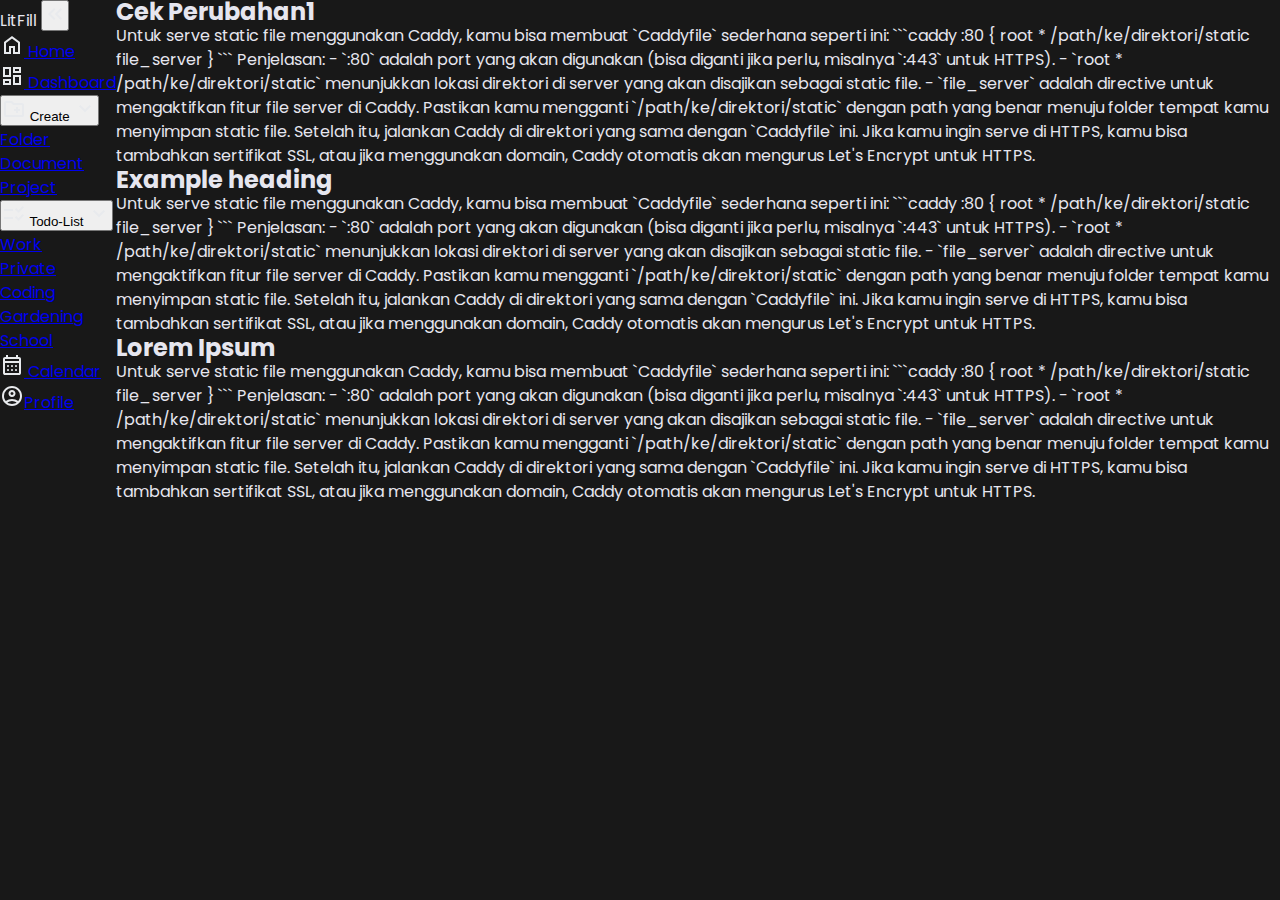
==== index.html @ 98c9b215 "feat(all): add files" ====
<!doctype html>
<html lang="id">
  <head>
    <meta charset="UTF-8" />
    <meta name="viewport" content="width=device-width, initial-scale=1" />
    <title>Home</title>
    <link href="style.css" rel="stylesheet" />
  </head>
  <body>
    <nav id="sidebar">
      <ul>
        <li>
          <span class="logo">LitFill</span>
          <button id="toggle-btn">
            <svg
              xmlns="http://www.w3.org/2000/svg"
              height="24px"
              viewBox="0 -960 960 960"
              width="24px"
              fill="#e8eaed"
            >
              <path
                d="M440-240 200-480l240-240 56 56-183 184 183 184-56 56Zm264 0L464-480l240-240 56 56-183 184 183 184-56 56Z"
              />
            </svg>
          </button>
        </li>
        <li class="active">
          <a href="index.html">
            <svg
              xmlns="http://www.w3.org/2000/svg"
              height="24px"
              viewBox="0 -960 960 960"
              width="24px"
              fill="#e8eaed"
            >
              <path
                d="M240-200h120v-240h240v240h120v-360L480-740 240-560v360Zm-80 80v-480l320-240 320 240v480H520v-240h-80v240H160Zm320-350Z"
              />
            </svg>
            <span>Home</span>
          </a>
        </li>
        <li>
          <a href="dashboard.html">
            <svg
              xmlns="http://www.w3.org/2000/svg"
              height="24px"
              viewBox="0 -960 960 960"
              width="24px"
              fill="#e8eaed"
            >
              <path
                d="M520-600v-240h320v240H520ZM120-440v-400h320v400H120Zm400 320v-400h320v400H520Zm-400 0v-240h320v240H120Zm80-400h160v-240H200v240Zm400 320h160v-240H600v240Zm0-480h160v-80H600v80ZM200-200h160v-80H200v80Zm160-320Zm240-160Zm0 240ZM360-280Z"
              />
            </svg>
            <span>Dashboard</span></a
          >
        </li>
        <li>
          <button class="dropdown-btn">
            <svg
              xmlns="http://www.w3.org/2000/svg"
              height="24px"
              viewBox="0 -960 960 960"
              width="24px"
              fill="#e8eaed"
            >
              <path
                d="M560-320h80v-80h80v-80h-80v-80h-80v80h-80v80h80v80ZM160-160q-33 0-56.5-23.5T80-240v-480q0-33 23.5-56.5T160-800h240l80 80h320q33 0 56.5 23.5T880-640v400q0 33-23.5 56.5T800-160H160Zm0-80h640v-400H447l-80-80H160v480Zm0 0v-480 480Z"
              />
            </svg>
            <span>Create</span>
            <svg
              xmlns="http://www.w3.org/2000/svg"
              height="24px"
              viewBox="0 -960 960 960"
              width="24px"
              fill="#e8eaed"
            >
              <path d="M480-344 240-584l56-56 184 184 184-184 56 56-240 240Z" />
            </svg>
          </button>
          <ul class="sub-menu">
            <li><a href="#">Folder</a></li>
            <li><a href="#">Document</a></li>
            <li><a href="#">Project</a></li>
          </ul>
        </li>
        <li>
          <button class="dropdown-btn">
            <svg
              xmlns="http://www.w3.org/2000/svg"
              height="24px"
              viewBox="0 -960 960 960"
              width="24px"
              fill="#e8eaed"
            >
              <path
                d="M655-200 513-342l56-56 85 85 170-170 56 57-225 226Zm0-320L513-662l56-56 85 85 170-170 56 57-225 226ZM80-280v-80h360v80H80Zm0-320v-80h360v80H80Z"
              />
            </svg>
            <span>Todo-List</span>
            <svg
              xmlns="http://www.w3.org/2000/svg"
              height="24px"
              viewBox="0 -960 960 960"
              width="24px"
              fill="#e8eaed"
            >
              <path d="M480-344 240-584l56-56 184 184 184-184 56 56-240 240Z" />
            </svg>
          </button>
          <ul class="sub-menu">
            <li><a href="#">Work</a></li>
            <li><a href="#">Private</a></li>
            <li><a href="#">Coding</a></li>
            <li><a href="#">Gardening</a></li>
            <li><a href="#">School</a></li>
          </ul>
        </li>
        <li>
          <a href="calendar.html">
            <svg
              xmlns="http://www.w3.org/2000/svg"
              height="24px"
              viewBox="0 -960 960 960"
              width="24px"
              fill="#e8eaed"
            >
              <path
                d="M200-80q-33 0-56.5-23.5T120-160v-560q0-33 23.5-56.5T200-800h40v-80h80v80h320v-80h80v80h40q33 0 56.5 23.5T840-720v560q0 33-23.5 56.5T760-80H200Zm0-80h560v-400H200v400Zm0-480h560v-80H200v80Zm0 0v-80 80Zm280 240q-17 0-28.5-11.5T440-440q0-17 11.5-28.5T480-480q17 0 28.5 11.5T520-440q0 17-11.5 28.5T480-400Zm-160 0q-17 0-28.5-11.5T280-440q0-17 11.5-28.5T320-480q17 0 28.5 11.5T360-440q0 17-11.5 28.5T320-400Zm320 0q-17 0-28.5-11.5T600-440q0-17 11.5-28.5T640-480q17 0 28.5 11.5T680-440q0 17-11.5 28.5T640-400ZM480-240q-17 0-28.5-11.5T440-280q0-17 11.5-28.5T480-320q17 0 28.5 11.5T520-280q0 17-11.5 28.5T480-240Zm-160 0q-17 0-28.5-11.5T280-280q0-17 11.5-28.5T320-320q17 0 28.5 11.5T360-280q0 17-11.5 28.5T320-240Zm320 0q-17 0-28.5-11.5T600-280q0-17 11.5-28.5T640-320q17 0 28.5 11.5T680-280q0 17-11.5 28.5T640-240Z"
              />
            </svg>
            <span>Calendar</span></a
          >
        </li>
        <li>
          <a href="profile.html"
            ><svg
              xmlns="http://www.w3.org/2000/svg"
              height="24px"
              viewBox="0 -960 960 960"
              width="24px"
              fill="#e8eaed"
            >
              <path
                d="M234-276q51-39 114-61.5T480-360q69 0 132 22.5T726-276q35-41 54.5-93T800-480q0-133-93.5-226.5T480-800q-133 0-226.5 93.5T160-480q0 59 19.5 111t54.5 93Zm246-164q-59 0-99.5-40.5T340-580q0-59 40.5-99.5T480-720q59 0 99.5 40.5T620-580q0 59-40.5 99.5T480-440Zm0 360q-83 0-156-31.5T197-197q-54-54-85.5-127T80-480q0-83 31.5-156T197-763q54-54 127-85.5T480-880q83 0 156 31.5T763-763q54 54 85.5 127T880-480q0 83-31.5 156T763-197q-54 54-127 85.5T480-80Zm0-80q53 0 100-15.5t86-44.5q-39-29-86-44.5T480-280q-53 0-100 15.5T294-220q39 29 86 44.5T480-160Zm0-360q26 0 43-17t17-43q0-26-17-43t-43-17q-26 0-43 17t-17 43q0 26 17 43t43 17Zm0-60Zm0 360Z"
              /></svg
            ><span>Profile</span></a
          >
        </li>
      </ul>
    </nav>
    <main>
      <div class="container">
        <h2>Cek Perubahan1</h2>
        <p>
          Untuk serve static file menggunakan Caddy, kamu bisa membuat
          `Caddyfile` sederhana seperti ini: ```caddy :80 { root *
          /path/ke/direktori/static file_server } ``` Penjelasan: - `:80` adalah
          port yang akan digunakan (bisa diganti jika perlu, misalnya `:443`
          untuk HTTPS). - `root * /path/ke/direktori/static` menunjukkan lokasi
          direktori di server yang akan disajikan sebagai static file. -
          `file_server` adalah directive untuk mengaktifkan fitur file server di
          Caddy. Pastikan kamu mengganti `/path/ke/direktori/static` dengan path
          yang benar menuju folder tempat kamu menyimpan static file. Setelah
          itu, jalankan Caddy di direktori yang sama dengan `Caddyfile` ini.
          Jika kamu ingin serve di HTTPS, kamu bisa tambahkan sertifikat SSL,
          atau jika menggunakan domain, Caddy otomatis akan mengurus Let's
          Encrypt untuk HTTPS.
        </p>
      </div>
      <div class="container">
        <h2>Example heading</h2>
        <p>
          Untuk serve static file menggunakan Caddy, kamu bisa membuat
          `Caddyfile` sederhana seperti ini: ```caddy :80 { root *
          /path/ke/direktori/static file_server } ``` Penjelasan: - `:80` adalah
          port yang akan digunakan (bisa diganti jika perlu, misalnya `:443`
          untuk HTTPS). - `root * /path/ke/direktori/static` menunjukkan lokasi
          direktori di server yang akan disajikan sebagai static file. -
          `file_server` adalah directive untuk mengaktifkan fitur file server di
          Caddy. Pastikan kamu mengganti `/path/ke/direktori/static` dengan path
          yang benar menuju folder tempat kamu menyimpan static file. Setelah
          itu, jalankan Caddy di direktori yang sama dengan `Caddyfile` ini.
          Jika kamu ingin serve di HTTPS, kamu bisa tambahkan sertifikat SSL,
          atau jika menggunakan domain, Caddy otomatis akan mengurus Let's
          Encrypt untuk HTTPS.
        </p>
      </div>
      <div class="container">
        <h2>Lorem Ipsum</h2>
        <p>
          Untuk serve static file menggunakan Caddy, kamu bisa membuat
          `Caddyfile` sederhana seperti ini: ```caddy :80 { root *
          /path/ke/direktori/static file_server } ``` Penjelasan: - `:80` adalah
          port yang akan digunakan (bisa diganti jika perlu, misalnya `:443`
          untuk HTTPS). - `root * /path/ke/direktori/static` menunjukkan lokasi
          direktori di server yang akan disajikan sebagai static file. -
          `file_server` adalah directive untuk mengaktifkan fitur file server di
          Caddy. Pastikan kamu mengganti `/path/ke/direktori/static` dengan path
          yang benar menuju folder tempat kamu menyimpan static file. Setelah
          itu, jalankan Caddy di direktori yang sama dengan `Caddyfile` ini.
          Jika kamu ingin serve di HTTPS, kamu bisa tambahkan sertifikat SSL,
          atau jika menggunakan domain, Caddy otomatis akan mengurus Let's
          Encrypt untuk HTTPS.
        </p>
      </div>
    </main>
  </body>
</html>
---- style.css ----
@import url("https://fonts.googleapis.com/css2?family=Poppins:ital,wght@0,100;0,200;0,300;0,400;0,500;0,600;0,700;0,800;0,900;1,100;1,200;1,300;1,400;1,500;1,600;1,700;1,800;1,900&display=swap");
:root {
  --base-clr: #181818;
  --line-clr: #42434a;
  --hover-clr: #222533;
  --text-clr: #e6e6ef;
  --accent-clr: #5e63ff;
  --scndry-text-clr: #b0b3c1;
}

* {
  padding: 0;
  margin: 0;
}

html {
  font-family:
    Poppins,
    system-ui,
    -apple-system,
    BlinkMacSystemFont,
    "Segoe UI",
    Roboto,
    Oxygen,
    Ubuntu,
    Cantarell,
    "Open Sans",
    "Helvetica Neue",
    sans-serif;
  line-height: 1.5rem;
}

body {
  min-height: 100vh;
  min-height: 100dvh;
  background-color: var(--base-clr);
  color: var(--text-clr);
  display: grid;
  grid-template-columns: auto 1fr;
}
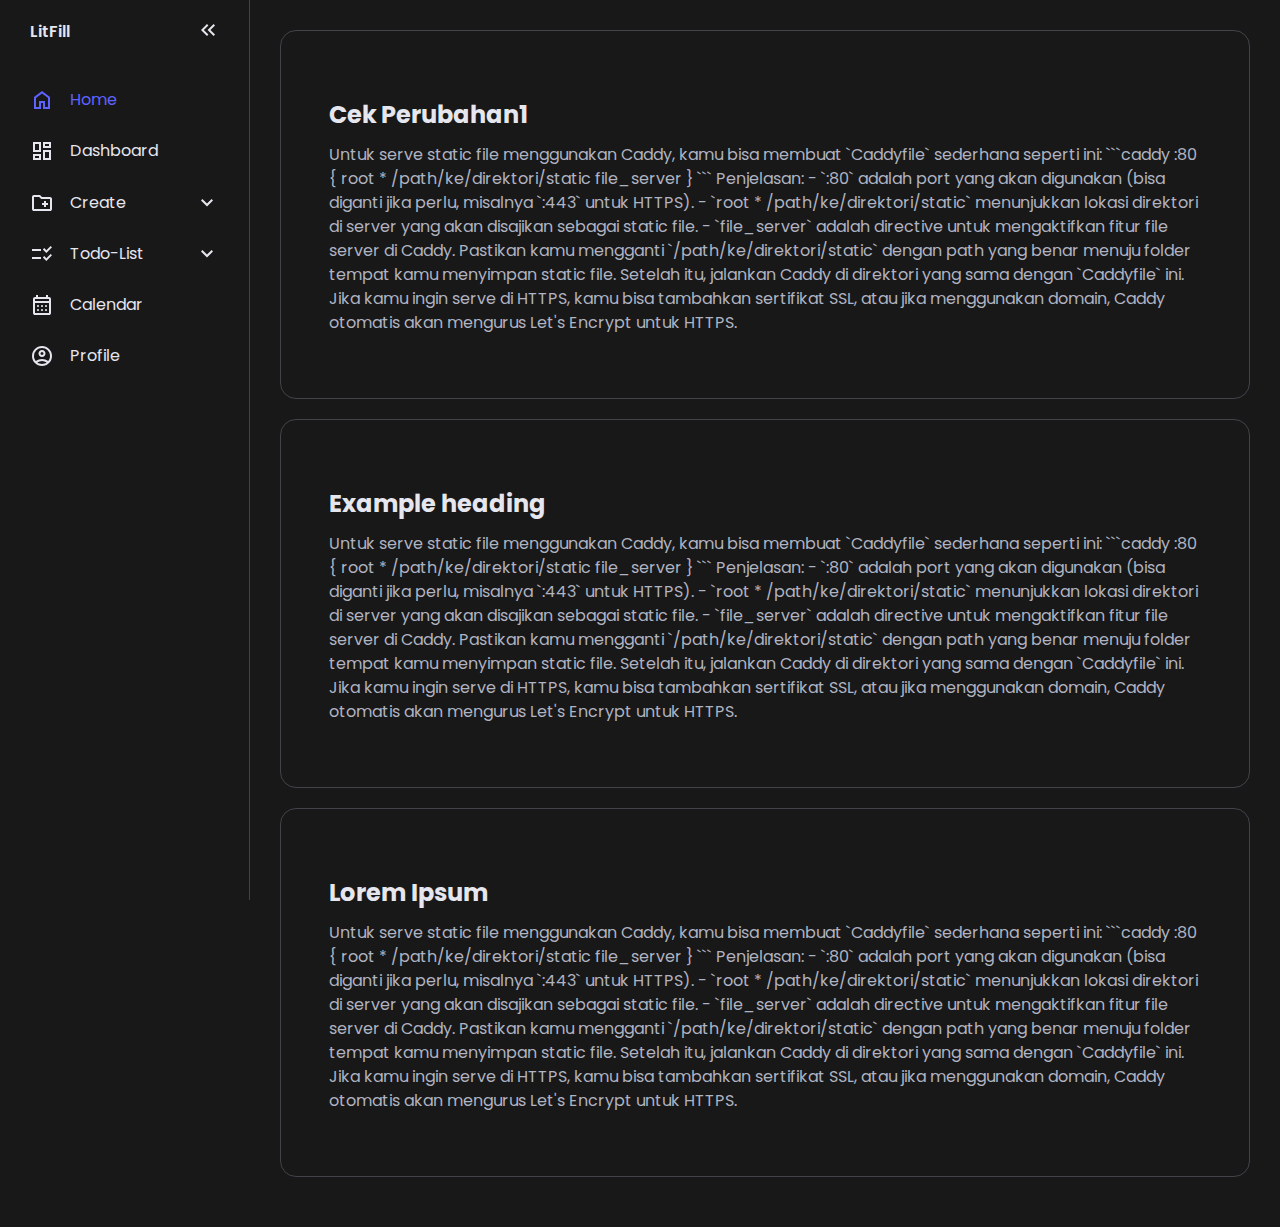
==== commit c1f7d58f: "finish" ====
--- a/index.html
+++ b/index.html
@@ -1,212 +1,156 @@
 <!doctype html>
 <html lang="id">
-  <head>
-    <meta charset="UTF-8" />
-    <meta name="viewport" content="width=device-width, initial-scale=1" />
-    <title>Home</title>
-    <link href="style.css" rel="stylesheet" />
-  </head>
-  <body>
-    <nav id="sidebar">
-      <ul>
-        <li>
-          <span class="logo">LitFill</span>
-          <button id="toggle-btn">
-            <svg
-              xmlns="http://www.w3.org/2000/svg"
-              height="24px"
-              viewBox="0 -960 960 960"
-              width="24px"
-              fill="#e8eaed"
-            >
-              <path
-                d="M440-240 200-480l240-240 56 56-183 184 183 184-56 56Zm264 0L464-480l240-240 56 56-183 184 183 184-56 56Z"
-              />
-            </svg>
-          </button>
-        </li>
-        <li class="active">
-          <a href="index.html">
-            <svg
-              xmlns="http://www.w3.org/2000/svg"
-              height="24px"
-              viewBox="0 -960 960 960"
-              width="24px"
-              fill="#e8eaed"
-            >
-              <path
-                d="M240-200h120v-240h240v240h120v-360L480-740 240-560v360Zm-80 80v-480l320-240 320 240v480H520v-240h-80v240H160Zm320-350Z"
-              />
-            </svg>
-            <span>Home</span>
-          </a>
-        </li>
-        <li>
-          <a href="dashboard.html">
-            <svg
-              xmlns="http://www.w3.org/2000/svg"
-              height="24px"
-              viewBox="0 -960 960 960"
-              width="24px"
-              fill="#e8eaed"
-            >
-              <path
-                d="M520-600v-240h320v240H520ZM120-440v-400h320v400H120Zm400 320v-400h320v400H520Zm-400 0v-240h320v240H120Zm80-400h160v-240H200v240Zm400 320h160v-240H600v240Zm0-480h160v-80H600v80ZM200-200h160v-80H200v80Zm160-320Zm240-160Zm0 240ZM360-280Z"
-              />
-            </svg>
-            <span>Dashboard</span></a
-          >
-        </li>
-        <li>
-          <button class="dropdown-btn">
-            <svg
-              xmlns="http://www.w3.org/2000/svg"
-              height="24px"
-              viewBox="0 -960 960 960"
-              width="24px"
-              fill="#e8eaed"
-            >
-              <path
-                d="M560-320h80v-80h80v-80h-80v-80h-80v80h-80v80h80v80ZM160-160q-33 0-56.5-23.5T80-240v-480q0-33 23.5-56.5T160-800h240l80 80h320q33 0 56.5 23.5T880-640v400q0 33-23.5 56.5T800-160H160Zm0-80h640v-400H447l-80-80H160v480Zm0 0v-480 480Z"
-              />
-            </svg>
-            <span>Create</span>
-            <svg
-              xmlns="http://www.w3.org/2000/svg"
-              height="24px"
-              viewBox="0 -960 960 960"
-              width="24px"
-              fill="#e8eaed"
-            >
-              <path d="M480-344 240-584l56-56 184 184 184-184 56 56-240 240Z" />
-            </svg>
-          </button>
-          <ul class="sub-menu">
+
+<head>
+  <meta charset="UTF-8" />
+  <meta name="viewport" content="width=device-width, initial-scale=1" />
+  <title>Home</title>
+  <link href="style.css" rel="stylesheet" />
+  <script src="app.js" type="text/javascript" defer></script>
+</head>
+
+<body>
+  <nav id="sidebar">
+    <ul>
+      <li>
+        <span class="logo">LitFill</span>
+        <button onclick=toggleSidebar() id="toggle-btn">
+          <svg xmlns="http://www.w3.org/2000/svg" height="24px" viewBox="0 -960 960 960" width="24px" fill="#e8eaed">
+            <path
+              d="M440-240 200-480l240-240 56 56-183 184 183 184-56 56Zm264 0L464-480l240-240 56 56-183 184 183 184-56 56Z" />
+          </svg>
+        </button>
+      </li>
+      <li class="active">
+        <a href="index.html">
+          <svg xmlns="http://www.w3.org/2000/svg" height="24px" viewBox="0 -960 960 960" width="24px" fill="#e8eaed">
+            <path
+              d="M240-200h120v-240h240v240h120v-360L480-740 240-560v360Zm-80 80v-480l320-240 320 240v480H520v-240h-80v240H160Zm320-350Z" />
+          </svg>
+          <span>Home</span>
+        </a>
+      </li>
+      <li>
+        <a href="dashboard.html">
+          <svg xmlns="http://www.w3.org/2000/svg" height="24px" viewBox="0 -960 960 960" width="24px" fill="#e8eaed">
+            <path
+              d="M520-600v-240h320v240H520ZM120-440v-400h320v400H120Zm400 320v-400h320v400H520Zm-400 0v-240h320v240H120Zm80-400h160v-240H200v240Zm400 320h160v-240H600v240Zm0-480h160v-80H600v80ZM200-200h160v-80H200v80Zm160-320Zm240-160Zm0 240ZM360-280Z" />
+          </svg>
+          <span>Dashboard</span></a>
+      </li>
+      <li>
+        <button onclick=toggleSubmenu(this) class="dropdown-btn">
+          <svg xmlns="http://www.w3.org/2000/svg" height="24px" viewBox="0 -960 960 960" width="24px" fill="#e8eaed">
+            <path
+              d="M560-320h80v-80h80v-80h-80v-80h-80v80h-80v80h80v80ZM160-160q-33 0-56.5-23.5T80-240v-480q0-33 23.5-56.5T160-800h240l80 80h320q33 0 56.5 23.5T880-640v400q0 33-23.5 56.5T800-160H160Zm0-80h640v-400H447l-80-80H160v480Zm0 0v-480 480Z" />
+          </svg>
+          <span>Create</span>
+          <svg xmlns="http://www.w3.org/2000/svg" height="24px" viewBox="0 -960 960 960" width="24px" fill="#e8eaed">
+            <path d="M480-344 240-584l56-56 184 184 184-184 56 56-240 240Z" />
+          </svg>
+        </button>
+        <ul class="sub-menu">
+          <div>
             <li><a href="#">Folder</a></li>
             <li><a href="#">Document</a></li>
             <li><a href="#">Project</a></li>
-          </ul>
-        </li>
-        <li>
-          <button class="dropdown-btn">
-            <svg
-              xmlns="http://www.w3.org/2000/svg"
-              height="24px"
-              viewBox="0 -960 960 960"
-              width="24px"
-              fill="#e8eaed"
-            >
-              <path
-                d="M655-200 513-342l56-56 85 85 170-170 56 57-225 226Zm0-320L513-662l56-56 85 85 170-170 56 57-225 226ZM80-280v-80h360v80H80Zm0-320v-80h360v80H80Z"
-              />
-            </svg>
-            <span>Todo-List</span>
-            <svg
-              xmlns="http://www.w3.org/2000/svg"
-              height="24px"
-              viewBox="0 -960 960 960"
-              width="24px"
-              fill="#e8eaed"
-            >
-              <path d="M480-344 240-584l56-56 184 184 184-184 56 56-240 240Z" />
-            </svg>
-          </button>
-          <ul class="sub-menu">
+          </div>
+        </ul>
+      </li>
+      <li>
+        <button onclick=toggleSubmenu(this) class="dropdown-btn">
+          <svg xmlns="http://www.w3.org/2000/svg" height="24px" viewBox="0 -960 960 960" width="24px" fill="#e8eaed">
+            <path
+              d="M655-200 513-342l56-56 85 85 170-170 56 57-225 226Zm0-320L513-662l56-56 85 85 170-170 56 57-225 226ZM80-280v-80h360v80H80Zm0-320v-80h360v80H80Z" />
+          </svg>
+          <span>Todo-List</span>
+          <svg xmlns="http://www.w3.org/2000/svg" height="24px" viewBox="0 -960 960 960" width="24px" fill="#e8eaed">
+            <path d="M480-344 240-584l56-56 184 184 184-184 56 56-240 240Z" />
+          </svg>
+        </button>
+        <ul class="sub-menu">
+          <div>
             <li><a href="#">Work</a></li>
             <li><a href="#">Private</a></li>
             <li><a href="#">Coding</a></li>
             <li><a href="#">Gardening</a></li>
             <li><a href="#">School</a></li>
-          </ul>
-        </li>
-        <li>
-          <a href="calendar.html">
-            <svg
-              xmlns="http://www.w3.org/2000/svg"
-              height="24px"
-              viewBox="0 -960 960 960"
-              width="24px"
-              fill="#e8eaed"
-            >
-              <path
-                d="M200-80q-33 0-56.5-23.5T120-160v-560q0-33 23.5-56.5T200-800h40v-80h80v80h320v-80h80v80h40q33 0 56.5 23.5T840-720v560q0 33-23.5 56.5T760-80H200Zm0-80h560v-400H200v400Zm0-480h560v-80H200v80Zm0 0v-80 80Zm280 240q-17 0-28.5-11.5T440-440q0-17 11.5-28.5T480-480q17 0 28.5 11.5T520-440q0 17-11.5 28.5T480-400Zm-160 0q-17 0-28.5-11.5T280-440q0-17 11.5-28.5T320-480q17 0 28.5 11.5T360-440q0 17-11.5 28.5T320-400Zm320 0q-17 0-28.5-11.5T600-440q0-17 11.5-28.5T640-480q17 0 28.5 11.5T680-440q0 17-11.5 28.5T640-400ZM480-240q-17 0-28.5-11.5T440-280q0-17 11.5-28.5T480-320q17 0 28.5 11.5T520-280q0 17-11.5 28.5T480-240Zm-160 0q-17 0-28.5-11.5T280-280q0-17 11.5-28.5T320-320q17 0 28.5 11.5T360-280q0 17-11.5 28.5T320-240Zm320 0q-17 0-28.5-11.5T600-280q0-17 11.5-28.5T640-320q17 0 28.5 11.5T680-280q0 17-11.5 28.5T640-240Z"
-              />
-            </svg>
-            <span>Calendar</span></a
-          >
-        </li>
-        <li>
-          <a href="profile.html"
-            ><svg
-              xmlns="http://www.w3.org/2000/svg"
-              height="24px"
-              viewBox="0 -960 960 960"
-              width="24px"
-              fill="#e8eaed"
-            >
-              <path
-                d="M234-276q51-39 114-61.5T480-360q69 0 132 22.5T726-276q35-41 54.5-93T800-480q0-133-93.5-226.5T480-800q-133 0-226.5 93.5T160-480q0 59 19.5 111t54.5 93Zm246-164q-59 0-99.5-40.5T340-580q0-59 40.5-99.5T480-720q59 0 99.5 40.5T620-580q0 59-40.5 99.5T480-440Zm0 360q-83 0-156-31.5T197-197q-54-54-85.5-127T80-480q0-83 31.5-156T197-763q54-54 127-85.5T480-880q83 0 156 31.5T763-763q54 54 85.5 127T880-480q0 83-31.5 156T763-197q-54 54-127 85.5T480-80Zm0-80q53 0 100-15.5t86-44.5q-39-29-86-44.5T480-280q-53 0-100 15.5T294-220q39 29 86 44.5T480-160Zm0-360q26 0 43-17t17-43q0-26-17-43t-43-17q-26 0-43 17t-17 43q0 26 17 43t43 17Zm0-60Zm0 360Z"
-              /></svg
-            ><span>Profile</span></a
-          >
-        </li>
-      </ul>
-    </nav>
-    <main>
-      <div class="container">
-        <h2>Cek Perubahan1</h2>
-        <p>
-          Untuk serve static file menggunakan Caddy, kamu bisa membuat
-          `Caddyfile` sederhana seperti ini: ```caddy :80 { root *
-          /path/ke/direktori/static file_server } ``` Penjelasan: - `:80` adalah
-          port yang akan digunakan (bisa diganti jika perlu, misalnya `:443`
-          untuk HTTPS). - `root * /path/ke/direktori/static` menunjukkan lokasi
-          direktori di server yang akan disajikan sebagai static file. -
-          `file_server` adalah directive untuk mengaktifkan fitur file server di
-          Caddy. Pastikan kamu mengganti `/path/ke/direktori/static` dengan path
-          yang benar menuju folder tempat kamu menyimpan static file. Setelah
-          itu, jalankan Caddy di direktori yang sama dengan `Caddyfile` ini.
-          Jika kamu ingin serve di HTTPS, kamu bisa tambahkan sertifikat SSL,
-          atau jika menggunakan domain, Caddy otomatis akan mengurus Let's
-          Encrypt untuk HTTPS.
-        </p>
-      </div>
-      <div class="container">
-        <h2>Example heading</h2>
-        <p>
-          Untuk serve static file menggunakan Caddy, kamu bisa membuat
-          `Caddyfile` sederhana seperti ini: ```caddy :80 { root *
-          /path/ke/direktori/static file_server } ``` Penjelasan: - `:80` adalah
-          port yang akan digunakan (bisa diganti jika perlu, misalnya `:443`
-          untuk HTTPS). - `root * /path/ke/direktori/static` menunjukkan lokasi
-          direktori di server yang akan disajikan sebagai static file. -
-          `file_server` adalah directive untuk mengaktifkan fitur file server di
-          Caddy. Pastikan kamu mengganti `/path/ke/direktori/static` dengan path
-          yang benar menuju folder tempat kamu menyimpan static file. Setelah
-          itu, jalankan Caddy di direktori yang sama dengan `Caddyfile` ini.
-          Jika kamu ingin serve di HTTPS, kamu bisa tambahkan sertifikat SSL,
-          atau jika menggunakan domain, Caddy otomatis akan mengurus Let's
-          Encrypt untuk HTTPS.
-        </p>
-      </div>
-      <div class="container">
-        <h2>Lorem Ipsum</h2>
-        <p>
-          Untuk serve static file menggunakan Caddy, kamu bisa membuat
-          `Caddyfile` sederhana seperti ini: ```caddy :80 { root *
-          /path/ke/direktori/static file_server } ``` Penjelasan: - `:80` adalah
-          port yang akan digunakan (bisa diganti jika perlu, misalnya `:443`
-          untuk HTTPS). - `root * /path/ke/direktori/static` menunjukkan lokasi
-          direktori di server yang akan disajikan sebagai static file. -
-          `file_server` adalah directive untuk mengaktifkan fitur file server di
-          Caddy. Pastikan kamu mengganti `/path/ke/direktori/static` dengan path
-          yang benar menuju folder tempat kamu menyimpan static file. Setelah
-          itu, jalankan Caddy di direktori yang sama dengan `Caddyfile` ini.
-          Jika kamu ingin serve di HTTPS, kamu bisa tambahkan sertifikat SSL,
-          atau jika menggunakan domain, Caddy otomatis akan mengurus Let's
-          Encrypt untuk HTTPS.
-        </p>
-      </div>
-    </main>
-  </body>
-</html>
+          </div>
+        </ul>
+      </li>
+      <li>
+        <a href="calendar.html">
+          <svg xmlns="http://www.w3.org/2000/svg" height="24px" viewBox="0 -960 960 960" width="24px" fill="#e8eaed">
+            <path
+              d="M200-80q-33 0-56.5-23.5T120-160v-560q0-33 23.5-56.5T200-800h40v-80h80v80h320v-80h80v80h40q33 0 56.5 23.5T840-720v560q0 33-23.5 56.5T760-80H200Zm0-80h560v-400H200v400Zm0-480h560v-80H200v80Zm0 0v-80 80Zm280 240q-17 0-28.5-11.5T440-440q0-17 11.5-28.5T480-480q17 0 28.5 11.5T520-440q0 17-11.5 28.5T480-400Zm-160 0q-17 0-28.5-11.5T280-440q0-17 11.5-28.5T320-480q17 0 28.5 11.5T360-440q0 17-11.5 28.5T320-400Zm320 0q-17 0-28.5-11.5T600-440q0-17 11.5-28.5T640-480q17 0 28.5 11.5T680-440q0 17-11.5 28.5T640-400ZM480-240q-17 0-28.5-11.5T440-280q0-17 11.5-28.5T480-320q17 0 28.5 11.5T520-280q0 17-11.5 28.5T480-240Zm-160 0q-17 0-28.5-11.5T280-280q0-17 11.5-28.5T320-320q17 0 28.5 11.5T360-280q0 17-11.5 28.5T320-240Zm320 0q-17 0-28.5-11.5T600-280q0-17 11.5-28.5T640-320q17 0 28.5 11.5T680-280q0 17-11.5 28.5T640-240Z" />
+          </svg>
+          <span>Calendar</span></a>
+      </li>
+      <li>
+        <a href="profile.html"><svg xmlns="http://www.w3.org/2000/svg" height="24px" viewBox="0 -960 960 960"
+            width="24px" fill="#e8eaed">
+            <path
+              d="M234-276q51-39 114-61.5T480-360q69 0 132 22.5T726-276q35-41 54.5-93T800-480q0-133-93.5-226.5T480-800q-133 0-226.5 93.5T160-480q0 59 19.5 111t54.5 93Zm246-164q-59 0-99.5-40.5T340-580q0-59 40.5-99.5T480-720q59 0 99.5 40.5T620-580q0 59-40.5 99.5T480-440Zm0 360q-83 0-156-31.5T197-197q-54-54-85.5-127T80-480q0-83 31.5-156T197-763q54-54 127-85.5T480-880q83 0 156 31.5T763-763q54 54 85.5 127T880-480q0 83-31.5 156T763-197q-54 54-127 85.5T480-80Zm0-80q53 0 100-15.5t86-44.5q-39-29-86-44.5T480-280q-53 0-100 15.5T294-220q39 29 86 44.5T480-160Zm0-360q26 0 43-17t17-43q0-26-17-43t-43-17q-26 0-43 17t-17 43q0 26 17 43t43 17Zm0-60Zm0 360Z" />
+          </svg><span>Profile</span></a>
+      </li>
+    </ul>
+  </nav>
+  <main>
+    <div class="container">
+      <h2>Cek Perubahan1</h2>
+      <p>
+        Untuk serve static file menggunakan Caddy, kamu bisa membuat
+        `Caddyfile` sederhana seperti ini: ```caddy :80 { root *
+        /path/ke/direktori/static file_server } ``` Penjelasan: - `:80` adalah
+        port yang akan digunakan (bisa diganti jika perlu, misalnya `:443`
+        untuk HTTPS). - `root * /path/ke/direktori/static` menunjukkan lokasi
+        direktori di server yang akan disajikan sebagai static file. -
+        `file_server` adalah directive untuk mengaktifkan fitur file server di
+        Caddy. Pastikan kamu mengganti `/path/ke/direktori/static` dengan path
+        yang benar menuju folder tempat kamu menyimpan static file. Setelah
+        itu, jalankan Caddy di direktori yang sama dengan `Caddyfile` ini.
+        Jika kamu ingin serve di HTTPS, kamu bisa tambahkan sertifikat SSL,
+        atau jika menggunakan domain, Caddy otomatis akan mengurus Let's
+        Encrypt untuk HTTPS.
+      </p>
+    </div>
+    <div class="container">
+      <h2>Example heading</h2>
+      <p>
+        Untuk serve static file menggunakan Caddy, kamu bisa membuat
+        `Caddyfile` sederhana seperti ini: ```caddy :80 { root *
+        /path/ke/direktori/static file_server } ``` Penjelasan: - `:80` adalah
+        port yang akan digunakan (bisa diganti jika perlu, misalnya `:443`
+        untuk HTTPS). - `root * /path/ke/direktori/static` menunjukkan lokasi
+        direktori di server yang akan disajikan sebagai static file. -
+        `file_server` adalah directive untuk mengaktifkan fitur file server di
+        Caddy. Pastikan kamu mengganti `/path/ke/direktori/static` dengan path
+        yang benar menuju folder tempat kamu menyimpan static file. Setelah
+        itu, jalankan Caddy di direktori yang sama dengan `Caddyfile` ini.
+        Jika kamu ingin serve di HTTPS, kamu bisa tambahkan sertifikat SSL,
+        atau jika menggunakan domain, Caddy otomatis akan mengurus Let's
+        Encrypt untuk HTTPS.
+      </p>
+    </div>
+    <div class="container">
+      <h2>Lorem Ipsum</h2>
+      <p>
+        Untuk serve static file menggunakan Caddy, kamu bisa membuat
+        `Caddyfile` sederhana seperti ini: ```caddy :80 { root *
+        /path/ke/direktori/static file_server } ``` Penjelasan: - `:80` adalah
+        port yang akan digunakan (bisa diganti jika perlu, misalnya `:443`
+        untuk HTTPS). - `root * /path/ke/direktori/static` menunjukkan lokasi
+        direktori di server yang akan disajikan sebagai static file. -
+        `file_server` adalah directive untuk mengaktifkan fitur file server di
+        Caddy. Pastikan kamu mengganti `/path/ke/direktori/static` dengan path
+        yang benar menuju folder tempat kamu menyimpan static file. Setelah
+        itu, jalankan Caddy di direktori yang sama dengan `Caddyfile` ini.
+        Jika kamu ingin serve di HTTPS, kamu bisa tambahkan sertifikat SSL,
+        atau jika menggunakan domain, Caddy otomatis akan mengurus Let's
+        Encrypt untuk HTTPS.
+      </p>
+    </div>
+  </main>
+</body>
+
+</html>--- a/style.css
+++ b/style.css
@@ -1,40 +1,259 @@
 @import url("https://fonts.googleapis.com/css2?family=Poppins:ital,wght@0,100;0,200;0,300;0,400;0,500;0,600;0,700;0,800;0,900;1,100;1,200;1,300;1,400;1,500;1,600;1,700;1,800;1,900&display=swap");
+
 :root {
-  --base-clr: #181818;
-  --line-clr: #42434a;
-  --hover-clr: #222533;
-  --text-clr: #e6e6ef;
-  --accent-clr: #5e63ff;
-  --scndry-text-clr: #b0b3c1;
+    --base-clr: #181818;
+    --line-clr: #42434a;
+    --hover-clr: #2a2e3f;
+    --text-clr: #e6e6ef;
+    --accent-clr: #5e63ff;
+    --scndry-text-clr: #b0b3c1;
 }
 
 * {
-  padding: 0;
-  margin: 0;
+    padding: 0;
+    margin: 0;
 }
 
 html {
-  font-family:
-    Poppins,
-    system-ui,
-    -apple-system,
-    BlinkMacSystemFont,
-    "Segoe UI",
-    Roboto,
-    Oxygen,
-    Ubuntu,
-    Cantarell,
-    "Open Sans",
-    "Helvetica Neue",
-    sans-serif;
-  line-height: 1.5rem;
+    font-family: Poppins, system-ui, -apple-system, BlinkMacSystemFont,
+        "Segoe UI", Roboto, Oxygen, Ubuntu, Cantarell, "Open Sans",
+        "Helvetica Neue", sans-serif;
+    line-height: 1.5rem;
 }
 
 body {
-  min-height: 100vh;
-  min-height: 100dvh;
-  background-color: var(--base-clr);
-  color: var(--text-clr);
-  display: grid;
-  grid-template-columns: auto 1fr;
-}
+    min-height: 100vh;
+    min-height: 100dvh;
+    background-color: var(--base-clr);
+    color: var(--text-clr);
+    display: grid;
+    grid-template-columns: auto 1fr;
+}
+
+#sidebar {
+    box-sizing: border-box;
+    height: 100vh;
+    width: 250px;
+    padding: 5px 1em;
+    background-color: var(--base-clr);
+    border-right: 1px solid var(--line-clr);
+    position: sticky;
+    top: 0;
+    align-self: start;
+    transition: 300ms ease-in-out;
+    overflow: hidden;
+    text-wrap: nowrap;
+}
+
+#sidebar.close {
+    padding: 5px;
+    width: 60px;
+}
+
+#sidebar ul {
+    list-style: none;
+}
+
+#sidebar > ul > li:first-child {
+    display: flex;
+    justify-content: flex-end;
+    margin-bottom: 16px;
+
+    .logo {
+        font-weight: 600;
+    }
+}
+
+#sidebar ul li.active a {
+    color: var(--accent-clr);
+
+    svg {
+        fill: var(--accent-clr);
+    }
+}
+
+#sidebar a,
+#sidebar .dropdown-btn,
+#sidebar .logo {
+    border-radius: 0.5em;
+    padding: 0.85em;
+    text-decoration: none;
+    color: var(--text-clr);
+    display: flex;
+    align-items: center;
+    gap: 1em;
+}
+
+.dropdown-btn {
+    width: 100%;
+    text-align: left;
+    background: none;
+    border: none;
+    font: inherit;
+    cursor: pointer;
+}
+
+#sidebar svg {
+    flex-shrink: 0;
+    fill: var(--text-clr);
+}
+
+#sidebar a span,
+#sidebar .dropdown-btn span {
+    flex-grow: 1;
+}
+
+#sidebar a:hover,
+#sidebar .dropdown-btn:hover {
+    background-color: var(--hover-clr);
+}
+
+#sidebar .sub-menu {
+    display: grid;
+    grid-template-rows: 0fr;
+    transition: 300ms ease-in-out;
+
+    > div {
+        overflow: hidden;
+    }
+}
+
+#sidebar .sub-menu.show {
+    grid-template-rows: 1fr;
+}
+
+.dropdown-btn svg {
+    transition: 250ms ease-in-out;
+}
+
+.rotate svg:last-child {
+    transform: rotate(180deg);
+}
+
+#sidebar .sub-menu a {
+    padding-left: 2.5em;
+}
+
+#toggle-btn {
+    margin-left: auto;
+    padding: 1em;
+    border: none;
+    border-radius: 0.5em;
+    background: none;
+    color: var(--text-clr);
+    cursor: pointer;
+
+    svg {
+        transition: rotate 200ms ease;
+    }
+}
+
+#toggle-btn:hover {
+    background-color: var(--hover-clr);
+}
+
+/* ------------Main------------ */
+
+main {
+    padding: min(30px, 7%);
+}
+
+main p {
+    color: var(--scndry-text-clr);
+    margin-top: 5px;
+    margin-bottom: 15px;
+}
+
+.container {
+    border: 1px solid var(--line-clr);
+    border-radius: 1em;
+    margin-bottom: 20px;
+    padding: min(3em, 15%);
+
+    h2,
+    p {
+        margin-top: 1em;
+    }
+}
+
+@media (max-width: 768px) {
+    body {
+        grid-template-columns: 1fr;
+    }
+
+    main {
+        padding: 2em 1em 60px 1em;
+    }
+
+    .container {
+        border: none;
+        padding: 0;
+    }
+
+    #sidebar {
+        height: 60px;
+        width: 100%;
+        border-right: none;
+        border-top: 1px solid var(--line-clr);
+        padding: 0 1em;
+        position: fixed;
+        top: unset;
+        bottom: 0;
+
+        > ul {
+            padding: 0;
+            display: grid;
+            grid-auto-columns: 60px;
+            grid-auto-flow: column;
+            align-items: center;
+            overflow-x: scroll;
+        }
+
+        ul li {
+            height: 100%;
+        }
+
+        ul a,
+        ul .dropdown-btn {
+            width: 60px;
+            height: 60px;
+            justify-content: center;
+            padding: 0;
+            border-radius: 0;
+        }
+
+        ul li span,
+        ul li:first-child,
+        .dropdown-btn svg:last-child {
+            display: none;
+        }
+
+        ul li .sub-menu.show {
+            position: fixed;
+            bottom: 60px;
+            left: 0;
+            width: 100%;
+            height: 60px;
+            box-sizing: border-box;
+            background-color: var(--hover-clr);
+            border-top: 1px solid var(--line-clr);
+            display: flex;
+            justify-content: center;
+
+            > div {
+                overflow-x: auto;
+            }
+
+            li {
+                display: inline-flex;
+            }
+
+            a {
+                box-sizing: border-box;
+                padding: 1em;
+                width: auto;
+                justify-content: center;
+            }
+        }
+    }
+}
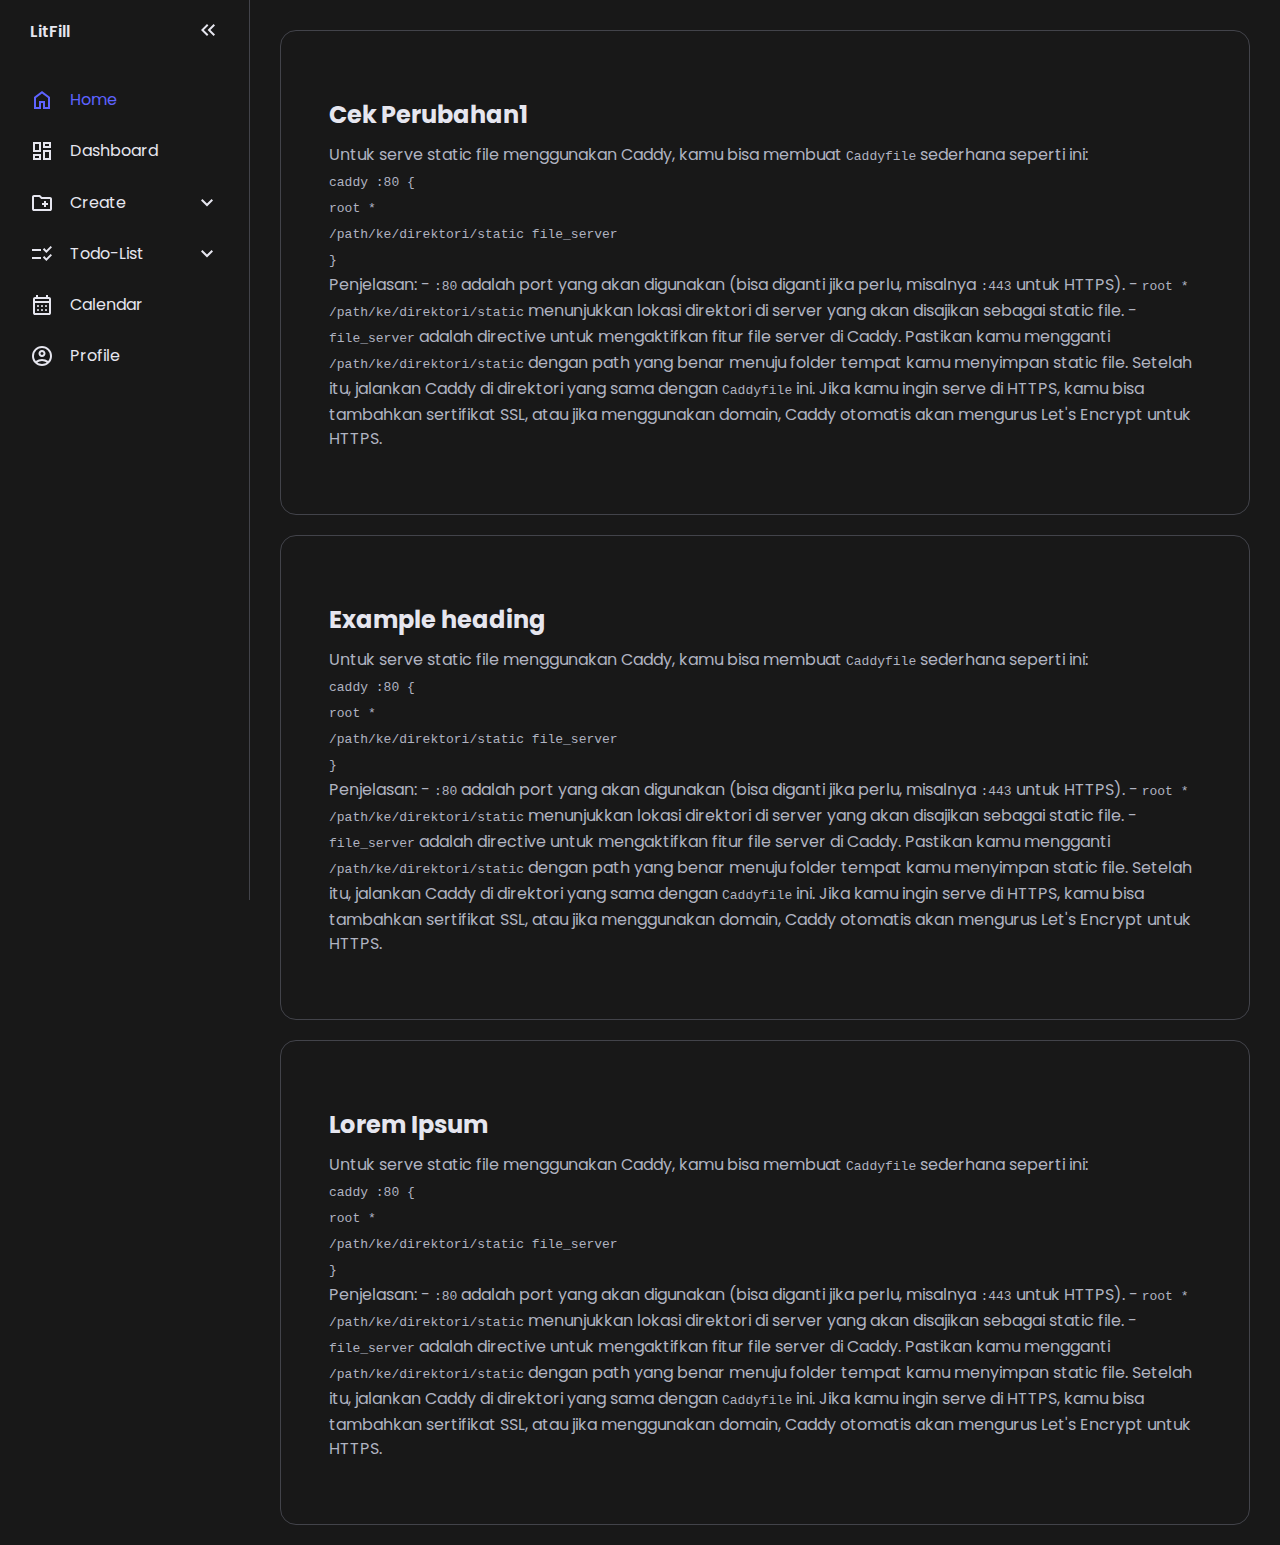
==== commit 6ada2381: "add files" ====
--- a/index.html
+++ b/index.html
@@ -100,15 +100,20 @@
       <h2>Cek Perubahan1</h2>
       <p>
         Untuk serve static file menggunakan Caddy, kamu bisa membuat
-        `Caddyfile` sederhana seperti ini: ```caddy :80 { root *
-        /path/ke/direktori/static file_server } ``` Penjelasan: - `:80` adalah
-        port yang akan digunakan (bisa diganti jika perlu, misalnya `:443`
-        untuk HTTPS). - `root * /path/ke/direktori/static` menunjukkan lokasi
+        <code>Caddyfile</code> sederhana seperti ini: <br>
+        <code>caddy :80 {
+        <br> root *
+        <br>/path/ke/direktori/static file_server 
+        <br>} 
+        <br></code>
+        Penjelasan: - <code>:80</code> adalah
+        port yang akan digunakan (bisa diganti jika perlu, misalnya <code>:443</code>
+        untuk HTTPS). - <code>root * /path/ke/direktori/static</code> menunjukkan lokasi
         direktori di server yang akan disajikan sebagai static file. -
-        `file_server` adalah directive untuk mengaktifkan fitur file server di
-        Caddy. Pastikan kamu mengganti `/path/ke/direktori/static` dengan path
+        <code>file_server</code> adalah directive untuk mengaktifkan fitur file server di
+        Caddy. Pastikan kamu mengganti <code>/path/ke/direktori/static</code> dengan path
         yang benar menuju folder tempat kamu menyimpan static file. Setelah
-        itu, jalankan Caddy di direktori yang sama dengan `Caddyfile` ini.
+        itu, jalankan Caddy di direktori yang sama dengan <code>Caddyfile</code> ini.
         Jika kamu ingin serve di HTTPS, kamu bisa tambahkan sertifikat SSL,
         atau jika menggunakan domain, Caddy otomatis akan mengurus Let's
         Encrypt untuk HTTPS.
@@ -118,15 +123,20 @@
       <h2>Example heading</h2>
       <p>
         Untuk serve static file menggunakan Caddy, kamu bisa membuat
-        `Caddyfile` sederhana seperti ini: ```caddy :80 { root *
-        /path/ke/direktori/static file_server } ``` Penjelasan: - `:80` adalah
-        port yang akan digunakan (bisa diganti jika perlu, misalnya `:443`
-        untuk HTTPS). - `root * /path/ke/direktori/static` menunjukkan lokasi
+        <code>Caddyfile</code> sederhana seperti ini: <br>
+        <code>caddy :80 {
+        <br> root *
+        <br>/path/ke/direktori/static file_server 
+        <br>} 
+        <br></code>
+        Penjelasan: - <code>:80</code> adalah
+        port yang akan digunakan (bisa diganti jika perlu, misalnya <code>:443</code>
+        untuk HTTPS). - <code>root * /path/ke/direktori/static</code> menunjukkan lokasi
         direktori di server yang akan disajikan sebagai static file. -
-        `file_server` adalah directive untuk mengaktifkan fitur file server di
-        Caddy. Pastikan kamu mengganti `/path/ke/direktori/static` dengan path
+        <code>file_server</code> adalah directive untuk mengaktifkan fitur file server di
+        Caddy. Pastikan kamu mengganti <code>/path/ke/direktori/static</code> dengan path
         yang benar menuju folder tempat kamu menyimpan static file. Setelah
-        itu, jalankan Caddy di direktori yang sama dengan `Caddyfile` ini.
+        itu, jalankan Caddy di direktori yang sama dengan <code>Caddyfile</code> ini.
         Jika kamu ingin serve di HTTPS, kamu bisa tambahkan sertifikat SSL,
         atau jika menggunakan domain, Caddy otomatis akan mengurus Let's
         Encrypt untuk HTTPS.
@@ -136,15 +146,20 @@
       <h2>Lorem Ipsum</h2>
       <p>
         Untuk serve static file menggunakan Caddy, kamu bisa membuat
-        `Caddyfile` sederhana seperti ini: ```caddy :80 { root *
-        /path/ke/direktori/static file_server } ``` Penjelasan: - `:80` adalah
-        port yang akan digunakan (bisa diganti jika perlu, misalnya `:443`
-        untuk HTTPS). - `root * /path/ke/direktori/static` menunjukkan lokasi
+        <code>Caddyfile</code> sederhana seperti ini: <br>
+        <code>caddy :80 {
+        <br> root *
+        <br>/path/ke/direktori/static file_server 
+        <br>} 
+        <br></code>
+        Penjelasan: - <code>:80</code> adalah
+        port yang akan digunakan (bisa diganti jika perlu, misalnya <code>:443</code>
+        untuk HTTPS). - <code>root * /path/ke/direktori/static</code> menunjukkan lokasi
         direktori di server yang akan disajikan sebagai static file. -
-        `file_server` adalah directive untuk mengaktifkan fitur file server di
-        Caddy. Pastikan kamu mengganti `/path/ke/direktori/static` dengan path
+        <code>file_server</code> adalah directive untuk mengaktifkan fitur file server di
+        Caddy. Pastikan kamu mengganti <code>/path/ke/direktori/static</code> dengan path
         yang benar menuju folder tempat kamu menyimpan static file. Setelah
-        itu, jalankan Caddy di direktori yang sama dengan `Caddyfile` ini.
+        itu, jalankan Caddy di direktori yang sama dengan <code>Caddyfile</code> ini.
         Jika kamu ingin serve di HTTPS, kamu bisa tambahkan sertifikat SSL,
         atau jika menggunakan domain, Caddy otomatis akan mengurus Let's
         Encrypt untuk HTTPS.
